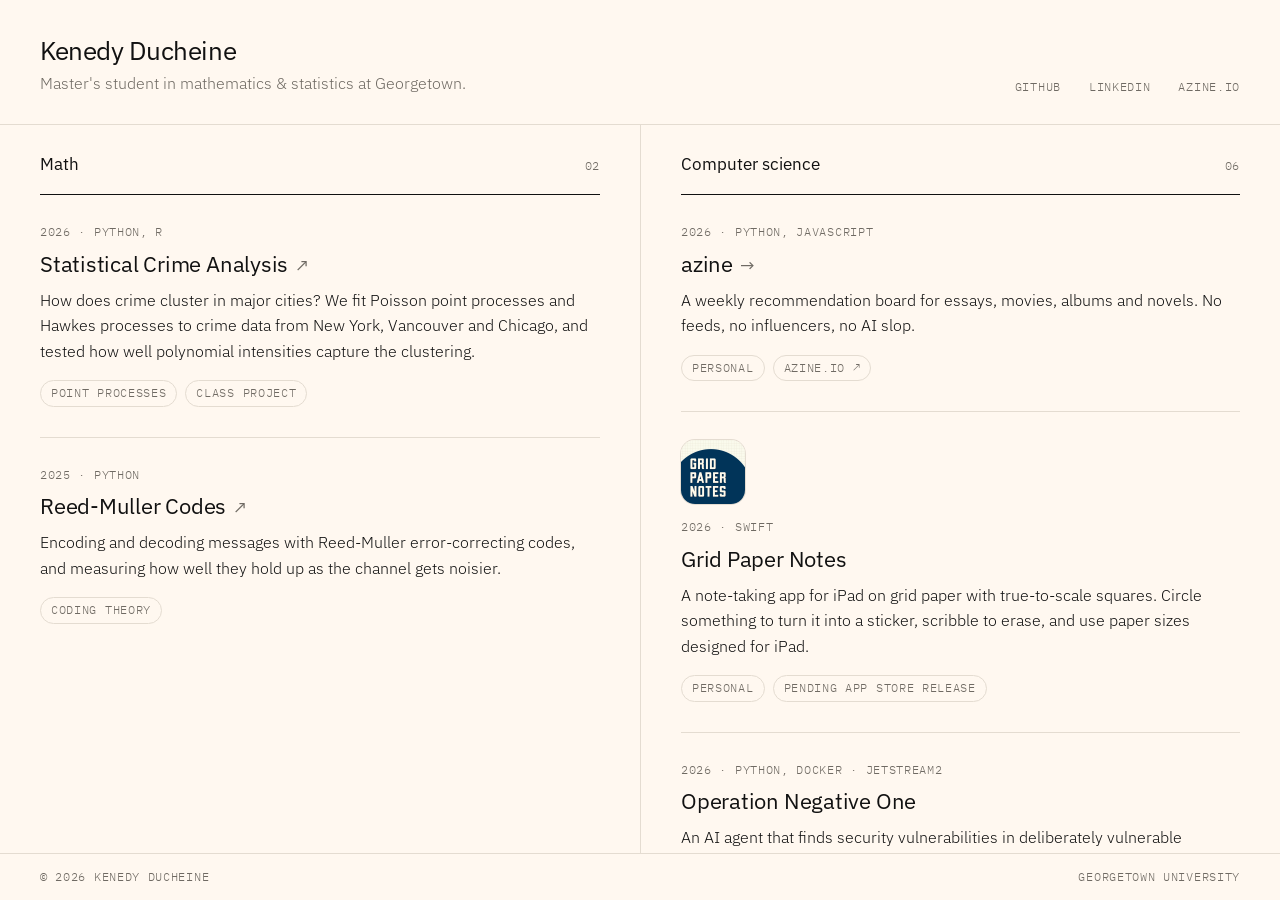
==== index.html @ 138616e4 "Use the new Grid Paper Notes app icon Co-Authored-By: Claude Opus 5.5 <noreply@anthropic.com> Claude" ====
<!doctype html>
<html lang="en">
<head>
  <meta charset="utf-8">
  <meta name="viewport" content="width=device-width, initial-scale=1">
  <!-- The tab title and what search engines / link previews show -->
  <title>Kenedy Ducheine · math and computer science projects</title>
  <meta name="description" content="Kenedy Ducheine: math and statistics master's student at Georgetown. Math projects on point processes and coding theory; computer science projects including azine, Grid Paper Notes and Operation Negative One.">
  <meta property="og:title" content="Kenedy Ducheine">
  <meta property="og:description" content="Math and computer science projects. Master's student at Georgetown.">
  <!-- the picture in link previews (texts, Slack, LinkedIn). "?v=3": bump it after replacing assets/og.jpg -->
  <meta property="og:image" content="https://kenedyducheine.github.io/assets/og.jpg?v=3">
  <meta property="og:image:width" content="2400">
  <meta property="og:image:height" content="1260">
  <meta property="og:type" content="website">
  <meta property="og:url" content="https://kenedyducheine.github.io/">
  <meta name="twitter:card" content="summary_large_image">
  <!-- proves to Google Search Console that this site is yours; leave it in -->
  <meta name="google-site-verification" content="GAK5SVObGHcU2Spejn85u6rGJmn3wZU-S-5634LC5tg" />
  <link rel="canonical" href="https://kenedyducheine.github.io/">
  <script type="application/ld+json">
  {
    "@context": "https://schema.org",
    "@type": "Person",
    "name": "Kenedy Ducheine",
    "alternateName": "kenedyducheine",
    "url": "https://kenedyducheine.github.io/",
    "image": "https://kenedyducheine.github.io/assets/og.jpg",
    "description": "Math and statistics master's student at Georgetown University. Creator of azine, a weekly recommendation board for essays, movies, albums and novels, and Grid Paper Notes, a grid paper notes app for the iPad.",
    "affiliation": { "@type": "CollegeOrUniversity", "name": "Georgetown University" },
    "sameAs": [
      "https://github.com/kenedyducheine",
      "https://www.linkedin.com/in/kenedyducheine",
      "https://azine.io"
    ]
  }
  </script>
  <link rel="icon" href="assets/favicon.svg?v=2" type="image/svg+xml">
  <link rel="icon" href="assets/favicon.png?v=2" type="image/png" sizes="64x64">
  <link rel="apple-touch-icon" href="assets/apple-touch-icon.png?v=2">

  <!-- Fonts: IBM Plex Sans (light + regular) for everything, IBM Plex Mono for the small labels.
       To try another font, change the link below and --font-sans in home.css. -->
  <link rel="preconnect" href="https://fonts.googleapis.com">
  <link rel="preconnect" href="https://fonts.gstatic.com" crossorigin>
  <link href="https://fonts.googleapis.com/css2?family=IBM+Plex+Mono:wght@400&family=IBM+Plex+Sans:ital,wght@0,300;0,400;0,500;1,300&display=swap" rel="stylesheet">

  <!-- The look of this page lives in home.css (settings at its top). azine.html still uses style.css.
       Bump ?v= after editing home.css so browsers fetch the new one. -->
  <link rel="stylesheet" href="home.css?v=3">
</head>
<body>

  <!-- ============ TOP BAR: your name on the left, links on the right ============ -->
  <header class="top">
    <div class="who">
      <h1 class="name"><a href="index.html">Kenedy Ducheine</a></h1>
      <p class="intro">Master's student in mathematics &amp; statistics at Georgetown.</p>
    </div>
    <nav class="links" aria-label="Elsewhere">
      <a href="https://github.com/kenedyducheine">GitHub</a>
      <a href="https://www.linkedin.com/in/kenedyducheine">LinkedIn</a>
      <a href="https://azine.io">azine.io</a>
    </nav>
  </header>

  <!-- On phones the two sides become tabs; these buttons switch between them -->
  <div class="tabs" role="tablist" aria-label="Project type">
    <button role="tab" aria-selected="true"  data-pane="math">Math</button>
    <button role="tab" aria-selected="false" data-pane="cs">Computer science</button>
  </div>

  <!-- ============ THE SPLIT: math on the left, computer science on the right ============
       Each side scrolls on its own. Each project is one <article class="project"> block:
       copy one to add a project.
         .meta  = year · tools (top line, small)
         h3     = title (a link if there is one)
         p      = one or two sentences
         .tags  = small labels (optional)            -->
  <main class="split">

    <!-- ===================== MATH ===================== -->
    <section class="pane" id="math" aria-labelledby="math-title">
      <header class="pane-head">
        <h2 id="math-title">Math</h2>
        <span class="count">02</span>
      </header>

      <article class="project">
        <p class="meta">2026 · Python, R</p>
        <h3><a href="https://github.com/kenedyducheine/statistical-crime-analysis">Statistical Crime Analysis <span class="arrow">↗</span></a></h3>
        <p>How does crime cluster in major cities? We fit Poisson point processes and Hawkes
          processes to crime data from New York, Vancouver and Chicago, and tested how well
          polynomial intensities capture the clustering.</p>
        <ul class="tags"><li>Point processes</li><li>Class project</li></ul>
      </article>

      <article class="project">
        <p class="meta">2025 · Python</p>
        <h3><a href="https://github.com/kenedyducheine/coding-theory-final-project">Reed-Muller Codes <span class="arrow">↗</span></a></h3>
        <p>Encoding and decoding messages with Reed-Muller error-correcting codes, and measuring
          how well they hold up as the channel gets noisier.</p>
        <ul class="tags"><li>Coding theory</li></ul>
      </article>
    </section>

    <!-- ===================== COMPUTER SCIENCE ===================== -->
    <section class="pane" id="cs" aria-labelledby="cs-title">
      <header class="pane-head">
        <h2 id="cs-title">Computer science</h2>
        <span class="count">06</span>
      </header>

      <article class="project">
        <p class="meta">2026 · Python, JavaScript</p>
        <h3><a href="azine.html">azine <span class="arrow">→</span></a></h3>
        <p>A weekly recommendation board for essays, movies, albums and novels. No feeds,
          no influencers, no AI slop.</p>
        <ul class="tags"><li>Personal</li><li><a href="https://azine.io">azine.io ↗</a></li></ul>
      </article>

      <article class="project">
        <img class="app-icon" src="assets/grid-paper-notes.webp" alt="The Grid Paper Notes app icon: GRID PAPER NOTES in cream letters on a navy arch over grid paper" width="64" height="64">
        <p class="meta">2026 · Swift</p>
        <h3>Grid Paper Notes</h3>
        <p>A note-taking app for iPad on grid paper with true-to-scale squares. Circle something
          to turn it into a sticker, scribble to erase, and use paper sizes designed for iPad.</p>
        <ul class="tags"><li>Personal</li><li>Pending App Store release</li></ul>
      </article>

      <article class="project">
        <p class="meta">2026 · Python, Docker · Jetstream2</p>
        <h3>Operation Negative One</h3>
        <p>An AI agent that finds security vulnerabilities in deliberately vulnerable practice apps,
          proves each one is reachable inside a sandbox, and writes a patch. A checker with no AI
          in it confirms the fix works before anything is reported.</p>
        <ul class="tags"><li>Group project</li><li>Deploying ML Applications</li><li>In progress</li></ul>
      </article>

      <article class="project">
        <p class="meta">2024 · Python</p>
        <h3><a href="https://github.com/kenedyducheine/Harris_and_Walz">Harris &amp; Walz on Reddit <span class="arrow">↗</span></a></h3>
        <p>89 days of posts from five political subreddits, read for what people said about the
          2024 Democratic ticket: word clouds, sentiment over time and topic modeling.</p>
        <ul class="tags"><li>Sentiment analysis</li></ul>
      </article>

      <article class="project">
        <p class="meta">2024 · R</p>
        <h3><a href="https://github.com/kenedyducheine/colorblindpalette">colorblindpalette <span class="arrow">↗</span></a></h3>
        <p>An R package of color palettes that stay readable for people with red-green colorblindness.</p>
        <ul class="tags"><li>R package</li></ul>
      </article>

      <article class="project">
        <p class="meta">2024 · R</p>
        <h3><a href="https://github.com/kenedyducheine/final_proj-datamining-">Pop Song Streams <span class="arrow">↗</span></a></h3>
        <p>Mining a dataset of pop songs and their streams: cleaning it up, an SVM model,
          word clouds and a Shiny app.</p>
        <ul class="tags"><li>Data mining</li></ul>
      </article>
    </section>

  </main>

  <footer class="foot">
    <span>© 2026 Kenedy Ducheine</span>
    <span>Georgetown University</span>
  </footer>

  <!-- Phones only: the Math / Computer science tabs show one side at a time.
       On wider screens both sides are always visible and this does nothing. -->
  <script>
    const tabs = document.querySelectorAll('.tabs button');
    function show(id) {
      tabs.forEach(t => t.setAttribute('aria-selected', t.dataset.pane === id));
      document.querySelectorAll('.pane').forEach(p => p.classList.toggle('is-active', p.id === id));
    }
    tabs.forEach(t => t.addEventListener('click', () => { show(t.dataset.pane); window.scrollTo(0, 0); }));
    show('math');
    document.documentElement.classList.add('js');
  </script>
</body>
</html>
---- home.css ----
/* =====================================================================
   kenedyducheine.github.io -- the front page (index.html)

   A top bar, then the page split in two: math on the left, computer
   science on the right, each side scrolling on its own. On phones the
   two sides become tabs.

   To restyle: change the settings in :root right below.
   (azine.html still uses style.css.)
   ===================================================================== */

:root {
  /* ----- COLORS ----- */
  --bg:     #FFF8F0;   /* the page */
  --ink:    #111111;   /* titles and body text */
  --muted:  #6F6A63;   /* the small labels: years, tools, tags */
  --rule:   #E4DCD1;   /* the thin lines */
  --accent: #B3001B;   /* links on hover, the active tab */

  /* ----- FONTS ----- */
  --font-sans: "IBM Plex Sans", system-ui, -apple-system, sans-serif;
  --font-mono: "IBM Plex Mono", ui-monospace, monospace;

  /* ----- SIZES ----- */
  --edge: 40px;        /* space at the left and right edges of the page */
  --top-height: auto;
}

/* ---------- basics ---------- */
* { box-sizing: border-box; }
html, body { height: 100%; }
body {
  margin: 0;
  background: var(--bg);
  color: var(--ink);
  font: 300 16px/1.6 var(--font-sans);
  -webkit-font-smoothing: antialiased;
  display: flex;
  flex-direction: column;
}
a { color: inherit; text-decoration: none; transition: color 0.15s ease; }
a:hover { color: var(--accent); }
h1, h2, h3, p { margin: 0; }

/* small labels: years, counts, tags, tabs, footer */
.meta, .count, .tags, .tabs button, .foot, .links {
  font-family: var(--font-mono);
  font-size: 0.72rem;
  letter-spacing: 0.06em;
  text-transform: uppercase;
}

/* ================= TOP BAR ================= */
.top {
  display: flex;
  justify-content: space-between;
  align-items: flex-end;
  gap: 24px;
  padding: 36px var(--edge) 28px;
  border-bottom: 1px solid var(--rule);
}
.name {
  font-size: 1.6rem;
  font-weight: 400;
  letter-spacing: -0.015em;
  line-height: 1.2;
}
.intro { color: var(--muted); margin-top: 4px; }
.links { display: flex; gap: 28px; color: var(--muted); }
.links a:hover { color: var(--accent); }

/* ================= THE SPLIT ================= */
.split {
  flex: 1;
  min-height: 0;                 /* lets each side scroll inside the window */
  display: grid;
  grid-template-columns: 1fr 1fr;
}
.pane {
  overflow-y: auto;
  min-height: 0;
  padding: 0 var(--edge) 64px;
  scrollbar-width: thin;
  scrollbar-color: var(--rule) transparent;
}
.pane + .pane { border-left: 1px solid var(--rule); }

/* the "Math 02" / "Computer science 06" heading; stays put while the side scrolls */
.pane-head {
  position: sticky; top: 0; z-index: 1;
  display: flex; justify-content: space-between; align-items: baseline;
  padding: 26px 0 16px;
  background: var(--bg);
  border-bottom: 1px solid var(--ink);
}
.pane-head h2 { font-size: 1.05rem; font-weight: 400; }
.count { color: var(--muted); }

/* ----- one project ----- */
.project {
  padding: 28px 0 30px;
  border-bottom: 1px solid var(--rule);
}
.project:last-child { border-bottom: 0; }
.meta { color: var(--muted); }
/* a small app icon at the top of a project (Grid Paper Notes) */
.app-icon { display: block; width: 64px; height: 64px; border-radius: 14px; margin-bottom: 14px; box-shadow: 0 0 0 1px var(--rule); }
.project h3 {
  margin-top: 8px;
  font-size: 1.4rem;
  font-weight: 400;
  letter-spacing: -0.01em;
  line-height: 1.25;
}
.arrow { font-size: 0.8em; color: var(--muted); margin-left: 2px; }
.project h3 a:hover .arrow { color: var(--accent); }
.project > p:not(.meta) { margin-top: 10px; max-width: 36em; }
.tags {
  list-style: none; padding: 0; margin: 16px 0 0;
  display: flex; flex-wrap: wrap; gap: 8px;
  color: var(--muted);
}
.tags li { border: 1px solid var(--rule); border-radius: 999px; padding: 3px 10px; }

/* ================= FOOTER ================= */
.foot {
  display: flex; justify-content: space-between;
  padding: 14px var(--edge);
  border-top: 1px solid var(--rule);
  color: var(--muted);
}

/* the tabs only appear on phones */
.tabs { display: none; }

/* ================= PHONES & SMALL SCREENS =================
   The page scrolls normally; the Math / Computer science tabs pick a side. */
@media (max-width: 820px) {
  :root { --edge: 20px; }
  html, body { height: auto; }
  .top { flex-direction: column; align-items: flex-start; padding-top: 28px; }
  .links { gap: 20px; }
  .split { display: block; }
  .pane { overflow: visible; padding-bottom: 32px; }
  .pane + .pane { border-left: 0; }
  .pane-head { display: none; }

  .js .tabs {
    display: flex;
    position: sticky; top: 0; z-index: 2;
    background: var(--bg);
    border-bottom: 1px solid var(--ink);
    padding: 0 var(--edge);
  }
  .tabs button {
    flex: 1;
    background: none; border: 0; cursor: pointer;
    padding: 16px 0 14px;
    color: var(--muted);
    border-bottom: 2px solid transparent; margin-bottom: -1px;
  }
  .tabs button[aria-selected="true"] { color: var(--ink); border-bottom-color: var(--accent); }
  .js .pane:not(.is-active) { display: none; }
  /* without JavaScript both sides simply stack, with their headings */
  html:not(.js) .pane-head { display: flex; position: static; }
}

@media (prefers-reduced-motion: reduce) {
  * { transition: none !important; }
}
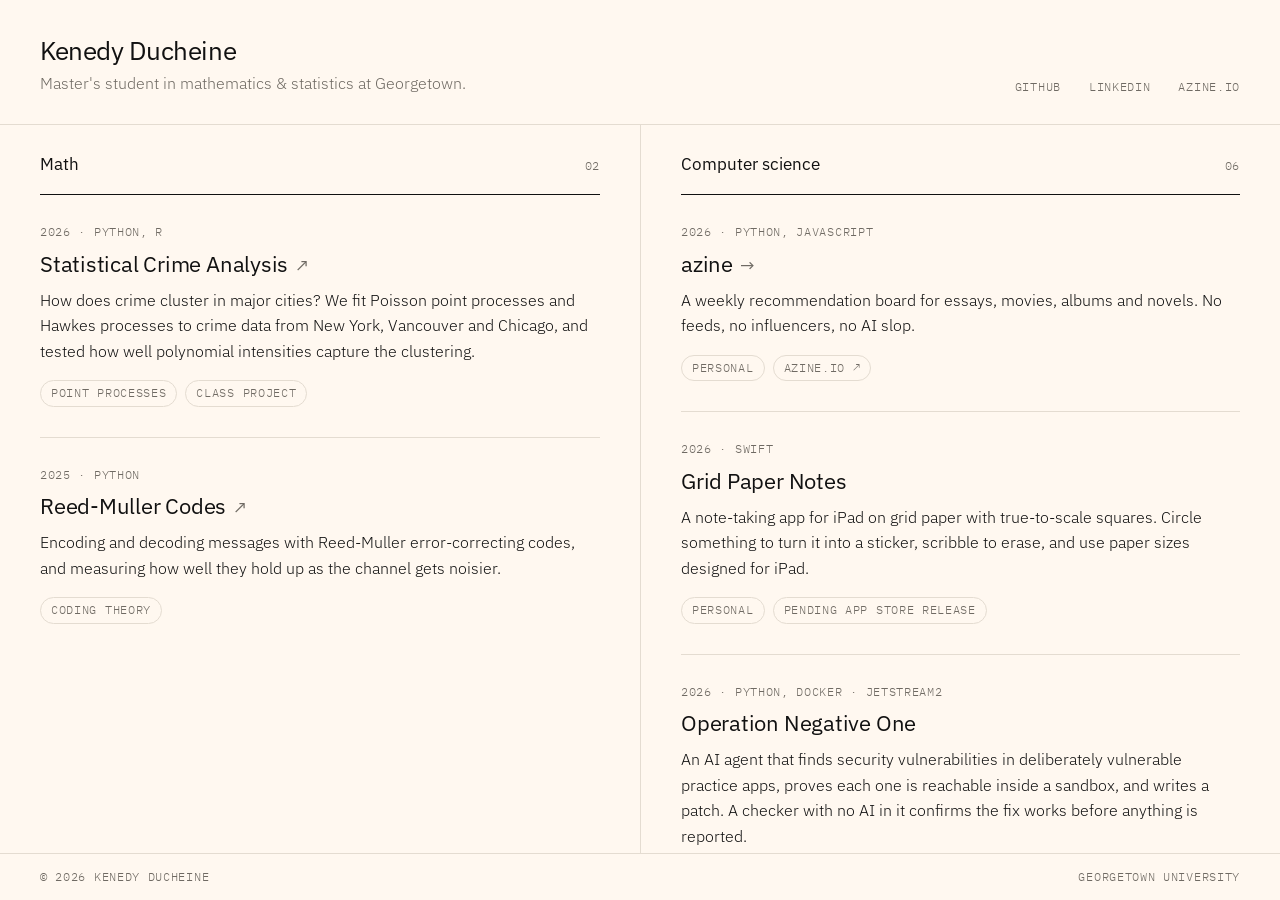
==== commit 9fb500f7: "Remove the app icon from the Grid Paper Notes entry Co-Authored-By: Claude Opus 5.5 <noreply@anthrop" ====
--- a/index.html
+++ b/index.html
@@ -47,7 +47,7 @@
 
   <!-- The look of this page lives in home.css (settings at its top). azine.html still uses style.css.
        Bump ?v= after editing home.css so browsers fetch the new one. -->
-  <link rel="stylesheet" href="home.css?v=3">
+  <link rel="stylesheet" href="home.css?v=4">
 </head>
 <body>
 
@@ -120,7 +120,6 @@
       </article>
 
       <article class="project">
-        <img class="app-icon" src="assets/grid-paper-notes.webp" alt="The Grid Paper Notes app icon: GRID PAPER NOTES in cream letters on a navy arch over grid paper" width="64" height="64">
         <p class="meta">2026 · Swift</p>
         <h3>Grid Paper Notes</h3>
         <p>A note-taking app for iPad on grid paper with true-to-scale squares. Circle something
--- a/home.css
+++ b/home.css
@@ -103,8 +103,6 @@
 }
 .project:last-child { border-bottom: 0; }
 .meta { color: var(--muted); }
-/* a small app icon at the top of a project (Grid Paper Notes) */
-.app-icon { display: block; width: 64px; height: 64px; border-radius: 14px; margin-bottom: 14px; box-shadow: 0 0 0 1px var(--rule); }
 .project h3 {
   margin-top: 8px;
   font-size: 1.4rem;
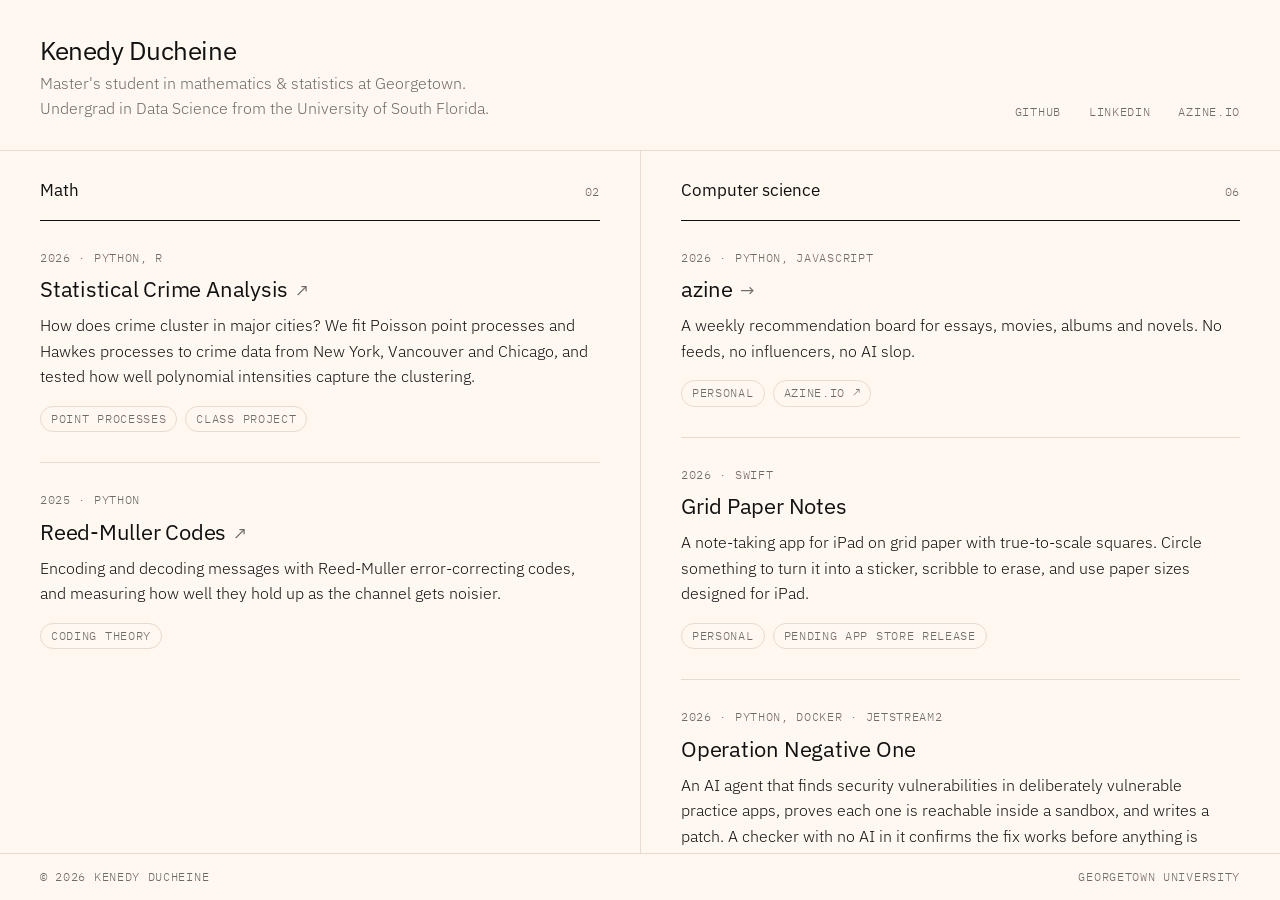
==== commit 375d5a40: "Add undergrad line under the intro Co-Authored-By: Claude Opus 5.5 <noreply@anthropic.com> Claude-Se" ====
--- a/index.html
+++ b/index.html
@@ -47,7 +47,7 @@
 
   <!-- The look of this page lives in home.css (settings at its top). azine.html still uses style.css.
        Bump ?v= after editing home.css so browsers fetch the new one. -->
-  <link rel="stylesheet" href="home.css?v=4">
+  <link rel="stylesheet" href="home.css?v=5">
 </head>
 <body>
 
@@ -56,6 +56,7 @@
     <div class="who">
       <h1 class="name"><a href="index.html">Kenedy Ducheine</a></h1>
       <p class="intro">Master's student in mathematics &amp; statistics at Georgetown.</p>
+      <p class="intro">Undergrad in Data Science from the University of South Florida.</p>
     </div>
     <nav class="links" aria-label="Elsewhere">
       <a href="https://github.com/kenedyducheine">GitHub</a>
--- a/home.css
+++ b/home.css
@@ -66,6 +66,7 @@
   line-height: 1.2;
 }
 .intro { color: var(--muted); margin-top: 4px; }
+.intro + .intro { margin-top: 0; }
 .links { display: flex; gap: 28px; color: var(--muted); }
 .links a:hover { color: var(--accent); }
 
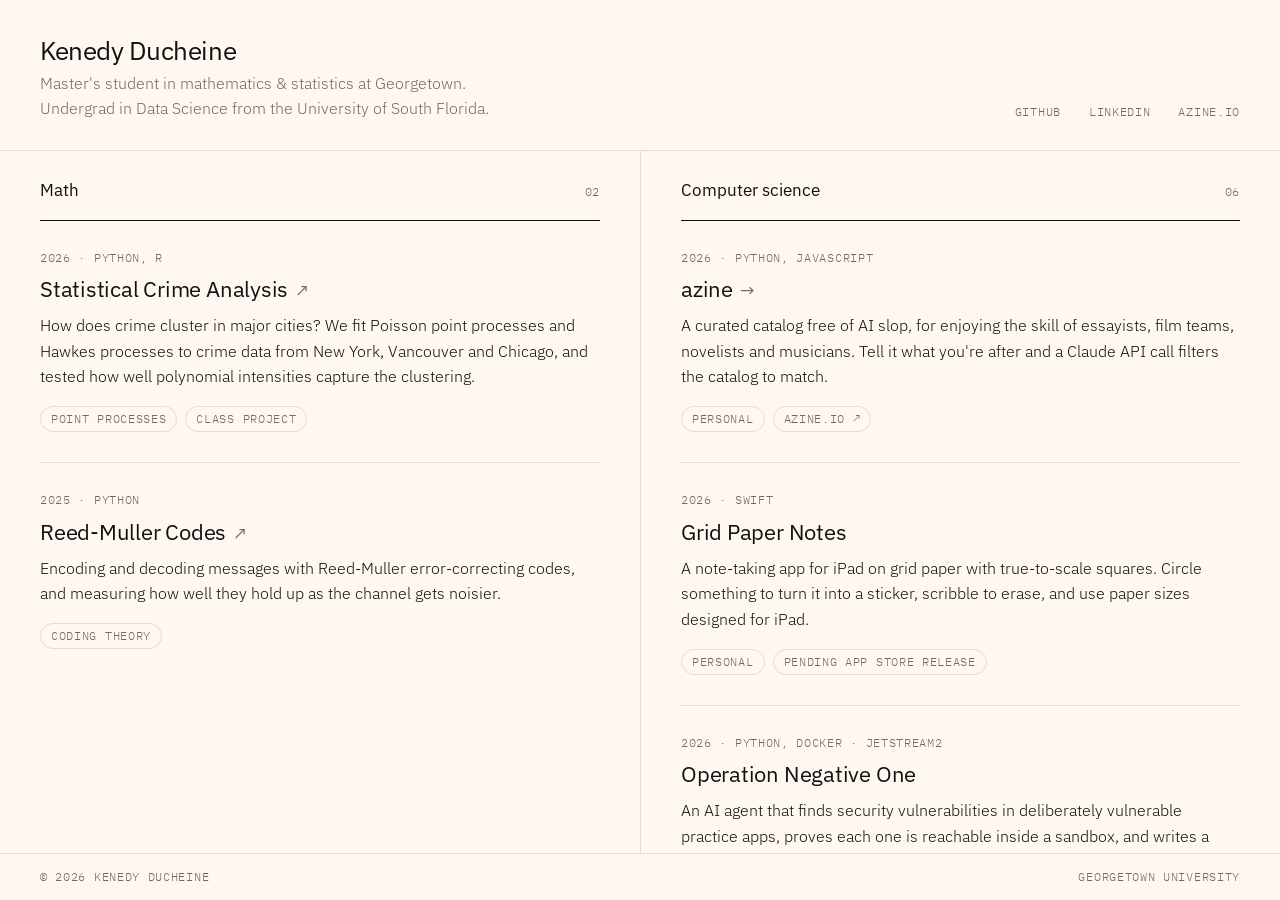
==== commit cdbc64e9: "azine is now a curated catalog: update the front page entry and the write-up" ====
--- a/index.html
+++ b/index.html
@@ -26,7 +26,7 @@
     "alternateName": "kenedyducheine",
     "url": "https://kenedyducheine.github.io/",
     "image": "https://kenedyducheine.github.io/assets/og.jpg",
-    "description": "Math and statistics master's student at Georgetown University. Creator of azine, a weekly recommendation board for essays, movies, albums and novels, and Grid Paper Notes, a grid paper notes app for the iPad.",
+    "description": "Math and statistics master's student at Georgetown University. Creator of azine, a curated catalog of essays, movies, albums and novels free of AI slop, and Grid Paper Notes, a grid paper notes app for the iPad.",
     "affiliation": { "@type": "CollegeOrUniversity", "name": "Georgetown University" },
     "sameAs": [
       "https://github.com/kenedyducheine",
@@ -115,8 +115,9 @@
       <article class="project">
         <p class="meta">2026 · Python, JavaScript</p>
         <h3><a href="azine.html">azine <span class="arrow">→</span></a></h3>
-        <p>A weekly recommendation board for essays, movies, albums and novels. No feeds,
-          no influencers, no AI slop.</p>
+        <p>A curated catalog free of AI slop, for enjoying the skill of essayists, film teams,
+          novelists and musicians. Tell it what you're after and a Claude API call filters the
+          catalog to match.</p>
         <ul class="tags"><li>Personal</li><li><a href="https://azine.io">azine.io ↗</a></li></ul>
       </article>
 
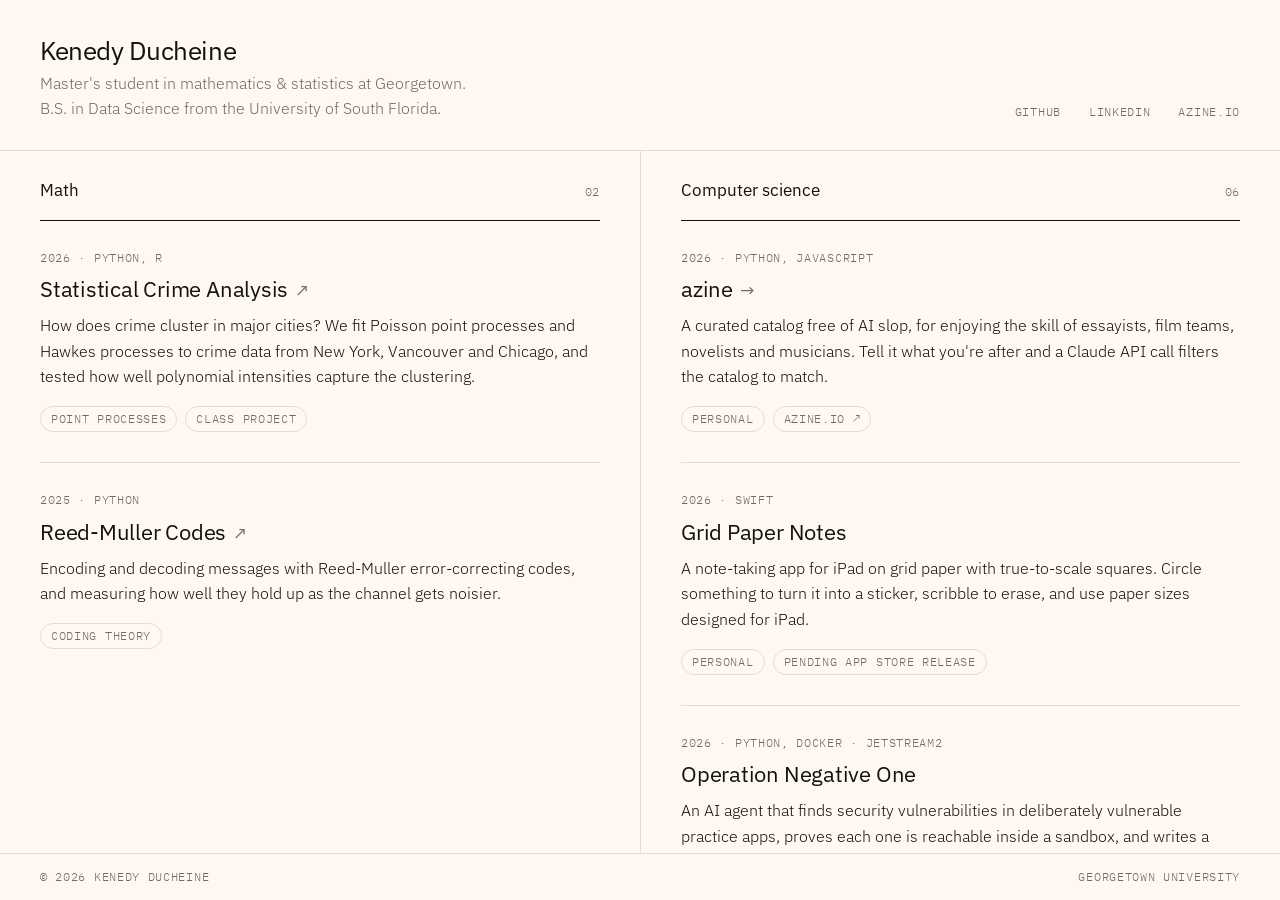
==== commit 10dbbe4c: "Update index.html" ====
--- a/index.html
+++ b/index.html
@@ -56,7 +56,7 @@
     <div class="who">
       <h1 class="name"><a href="index.html">Kenedy Ducheine</a></h1>
       <p class="intro">Master's student in mathematics &amp; statistics at Georgetown.</p>
-      <p class="intro">Undergrad in Data Science from the University of South Florida.</p>
+      <p class="intro">B.S. in Data Science from the University of South Florida.</p>
     </div>
     <nav class="links" aria-label="Elsewhere">
       <a href="https://github.com/kenedyducheine">GitHub</a>
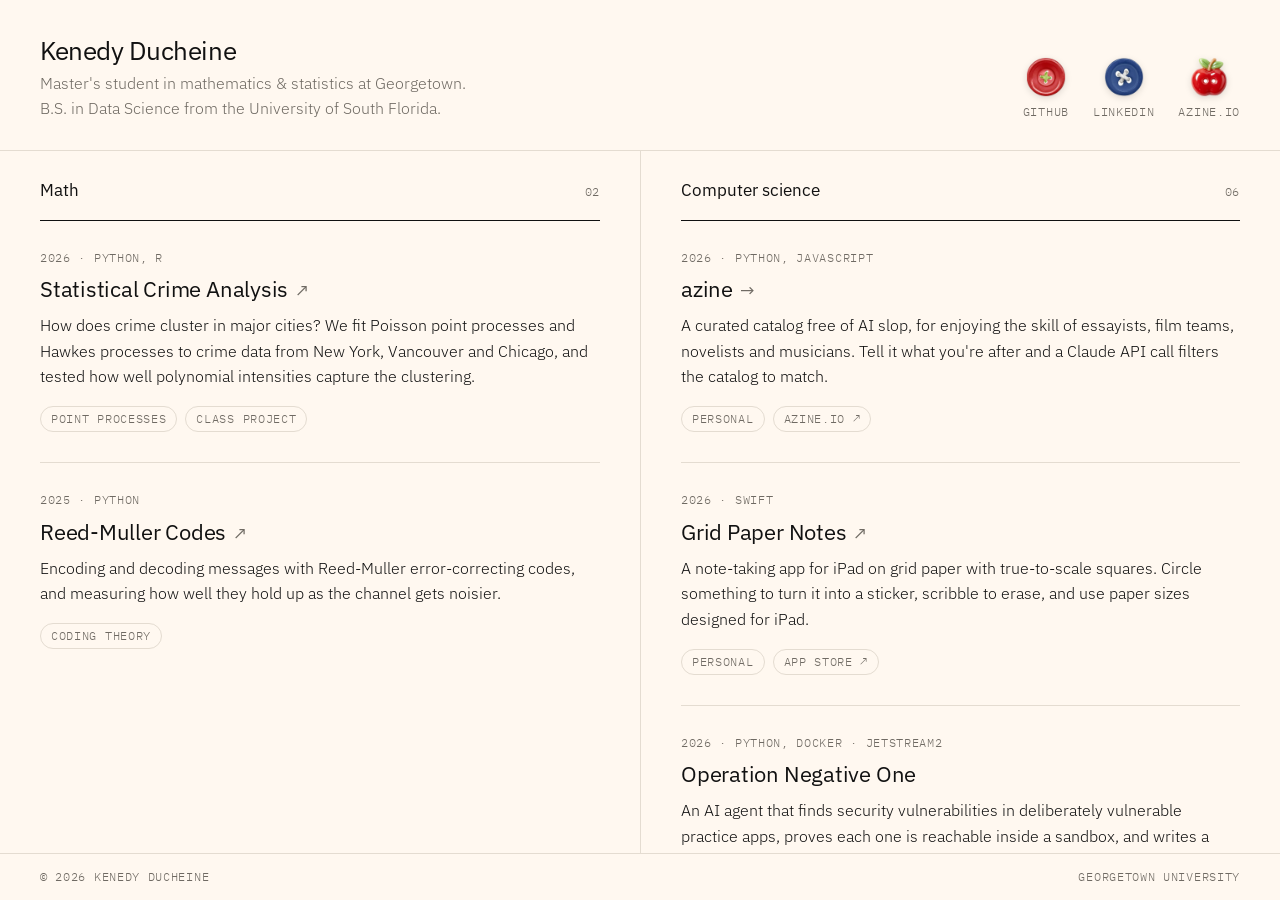
==== commit be610afe: "Sewing-button links, and Grid Paper Notes is on the App Store The GitHub, LinkedIn and azine.io link" ====
--- a/index.html
+++ b/index.html
@@ -45,9 +45,9 @@
   <link rel="preconnect" href="https://fonts.gstatic.com" crossorigin>
   <link href="https://fonts.googleapis.com/css2?family=IBM+Plex+Mono:wght@400&family=IBM+Plex+Sans:ital,wght@0,300;0,400;0,500;1,300&display=swap" rel="stylesheet">
 
-  <!-- The look of this page lives in home.css (settings at its top). azine.html still uses style.css.
+  <!-- The look of this page lives in home.css (settings at its top). azine.html uses it too.
        Bump ?v= after editing home.css so browsers fetch the new one. -->
-  <link rel="stylesheet" href="home.css?v=5">
+  <link rel="stylesheet" href="home.css?v=8">
 </head>
 <body>
 
@@ -58,10 +58,11 @@
       <p class="intro">Master's student in mathematics &amp; statistics at Georgetown.</p>
       <p class="intro">B.S. in Data Science from the University of South Florida.</p>
     </div>
+    <!-- The links are sewing buttons (pictures in assets/buttons/), each with a small label under it -->
     <nav class="links" aria-label="Elsewhere">
-      <a href="https://github.com/kenedyducheine">GitHub</a>
-      <a href="https://www.linkedin.com/in/kenedyducheine">LinkedIn</a>
-      <a href="https://azine.io">azine.io</a>
+      <a href="https://github.com/kenedyducheine"><img src="assets/buttons/github.png" alt="" width="40" height="40"><span>GitHub</span></a>
+      <a href="https://www.linkedin.com/in/kenedyducheine"><img src="assets/buttons/linkedin.png" alt="" width="40" height="40"><span>LinkedIn</span></a>
+      <a href="https://azine.io"><img src="assets/buttons/azine.png" alt="" width="40" height="40"><span>azine.io</span></a>
     </nav>
   </header>
 
@@ -123,10 +124,10 @@
 
       <article class="project">
         <p class="meta">2026 · Swift</p>
-        <h3>Grid Paper Notes</h3>
+        <h3><a href="https://apps.apple.com/us/app/grid-paper-notes/id6825502391">Grid Paper Notes <span class="arrow">↗</span></a></h3>
         <p>A note-taking app for iPad on grid paper with true-to-scale squares. Circle something
           to turn it into a sticker, scribble to erase, and use paper sizes designed for iPad.</p>
-        <ul class="tags"><li>Personal</li><li>Pending App Store release</li></ul>
+        <ul class="tags"><li>Personal</li><li><a href="https://apps.apple.com/us/app/grid-paper-notes/id6825502391">App Store ↗</a></li></ul>
       </article>
 
       <article class="project">
--- a/home.css
+++ b/home.css
@@ -67,8 +67,16 @@
 }
 .intro { color: var(--muted); margin-top: 4px; }
 .intro + .intro { margin-top: 0; }
-.links { display: flex; gap: 28px; color: var(--muted); }
+/* the links: a sewing button over each label; the button turns a little on hover */
+.links { display: flex; gap: 24px; color: var(--muted); }
+.links a { display: flex; flex-direction: column; align-items: center; gap: 6px; }
 .links a:hover { color: var(--accent); }
+.links img {
+  width: 40px; height: 40px;
+  filter: drop-shadow(0 2px 3px rgba(17, 17, 17, 0.14));
+  transition: transform 0.25s ease;
+}
+.links a:hover img, .links a:focus-visible img { transform: rotate(-14deg) translateY(-2px); }
 
 /* ================= THE SPLIT ================= */
 .split {
@@ -139,6 +147,7 @@
   html, body { height: auto; }
   .top { flex-direction: column; align-items: flex-start; padding-top: 28px; }
   .links { gap: 20px; }
+  .links img { width: 34px; height: 34px; }
   .split { display: block; }
   .pane { overflow: visible; padding-bottom: 32px; }
   .pane + .pane { border-left: 0; }
@@ -167,3 +176,79 @@
 @media (prefers-reduced-motion: reduce) {
   * { transition: none !important; }
 }
+
+/* =====================================================================
+   SINGLE PAGES (azine.html): the same top bar and footer as the front
+   page, then one column of sections that scrolls normally.
+   ===================================================================== */
+body.page { height: auto; min-height: 100%; }
+.page main {
+  flex: 1;
+  width: 100%;
+  max-width: 880px;
+  padding: 0 var(--edge) 72px;
+}
+.back { color: var(--muted); }
+.back:hover { color: var(--accent); }
+
+/* the opening: same parts as a project on the front page, a little bigger */
+.lead { padding: 40px 0 36px; }
+.lead h1 {
+  margin-top: 8px;
+  font-size: 2.4rem;
+  font-weight: 400;
+  letter-spacing: -0.02em;
+  line-height: 1.15;
+}
+.lead > p:not(.meta) { margin-top: 12px; max-width: 34em; font-size: 1.1rem; }
+
+/* each section's heading: like "Math 02" on the front page */
+.section .pane-head { position: static; }
+.section .body { padding-top: 24px; }
+.section p + p, .section p + ol { margin-top: 14px; }
+.section { margin-bottom: 24px; }
+
+/* the numbered steps */
+.steps { margin: 18px 0 0; padding: 0; list-style: none; counter-reset: step; }
+.steps li {
+  counter-increment: step;
+  display: grid; grid-template-columns: 2.5em 1fr;
+  padding: 12px 0;
+  border-top: 1px solid var(--rule);
+}
+.steps li::before {
+  content: counter(step, decimal-leading-zero);
+  font: 400 0.72rem/2.2 var(--font-mono);
+  color: var(--muted);
+}
+.steps strong { font-weight: 500; }
+
+/* the stack: part on the left, what it uses on the right */
+.stack { width: 100%; border-collapse: collapse; }
+.stack th, .stack td {
+  text-align: left; vertical-align: top;
+  padding: 12px 0;
+  border-bottom: 1px solid var(--rule);
+}
+.stack tr:last-child th, .stack tr:last-child td { border-bottom: 0; }
+.stack th {
+  width: 9em; padding-right: 16px;
+  font: 400 0.72rem/2.2 var(--font-mono);
+  letter-spacing: 0.06em; text-transform: uppercase;
+  color: var(--muted);
+}
+
+/* the documents: two cards side by side */
+.docs { display: grid; grid-template-columns: 1fr 1fr; gap: 32px; }
+.doc-pic { display: block; border: 1px solid var(--rule); transition: border-color 0.15s ease; }
+.doc-pic:hover { border-color: var(--ink); }
+.doc-pic img { display: block; width: 100%; height: auto; aspect-ratio: 935 / 1210; }
+.doc h3 { margin-top: 14px; font-size: 1.1rem; font-weight: 400; }
+.doc p { color: var(--muted); margin-top: 2px; }
+
+@media (max-width: 820px) {
+  .lead { padding-top: 28px; }
+  .lead h1 { font-size: 2rem; }
+  .stack th { width: 6.5em; }
+  .docs { grid-template-columns: 1fr; gap: 28px; }
+}
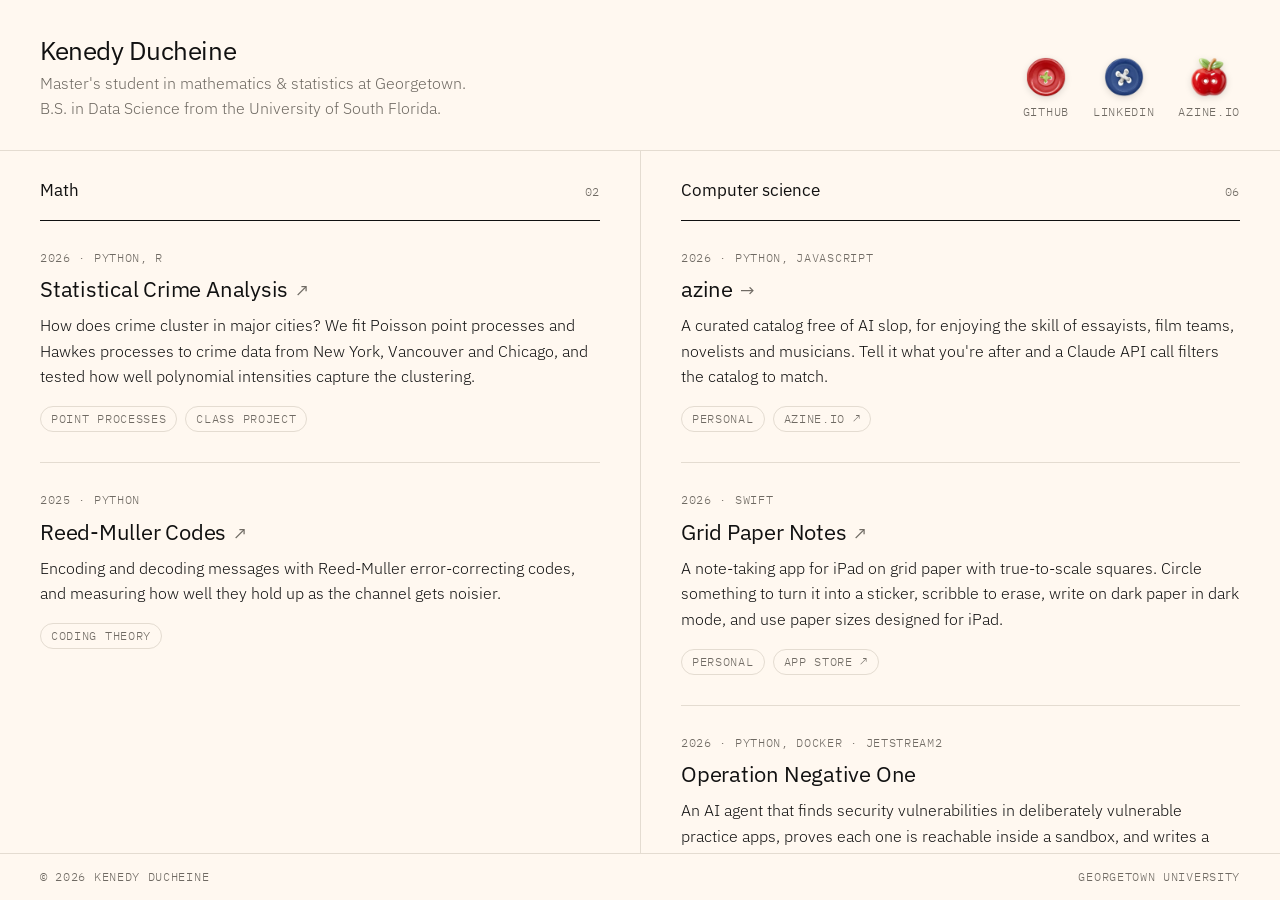
==== commit eb57eb0f: "Grid Paper Notes: mention dark mode notes Co-Authored-By: Claude Opus 5.5 <noreply@anthropic.com>" ====
--- a/index.html
+++ b/index.html
@@ -126,7 +126,8 @@
         <p class="meta">2026 · Swift</p>
         <h3><a href="https://apps.apple.com/us/app/grid-paper-notes/id6825502391">Grid Paper Notes <span class="arrow">↗</span></a></h3>
         <p>A note-taking app for iPad on grid paper with true-to-scale squares. Circle something
-          to turn it into a sticker, scribble to erase, and use paper sizes designed for iPad.</p>
+          to turn it into a sticker, scribble to erase, write on dark paper in dark mode, and use
+          paper sizes designed for iPad.</p>
         <ul class="tags"><li>Personal</li><li><a href="https://apps.apple.com/us/app/grid-paper-notes/id6825502391">App Store ↗</a></li></ul>
       </article>
 
